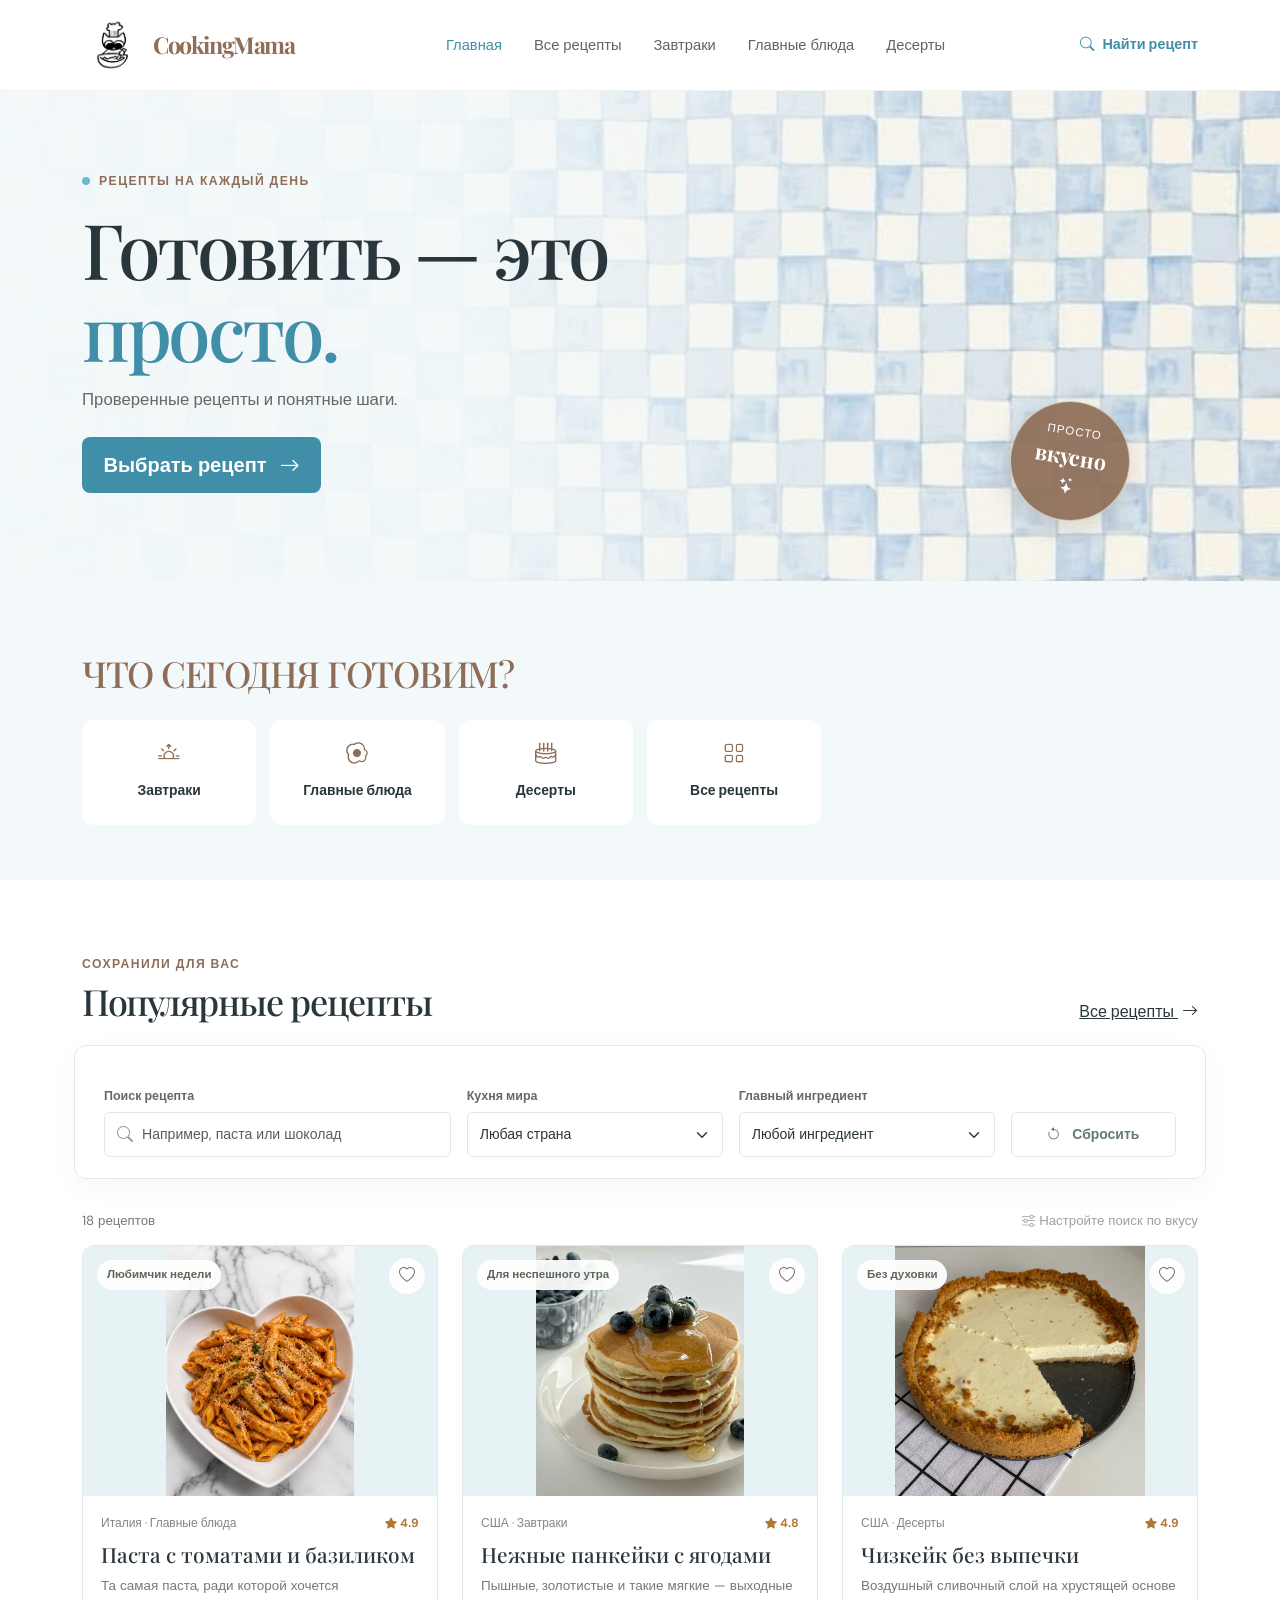
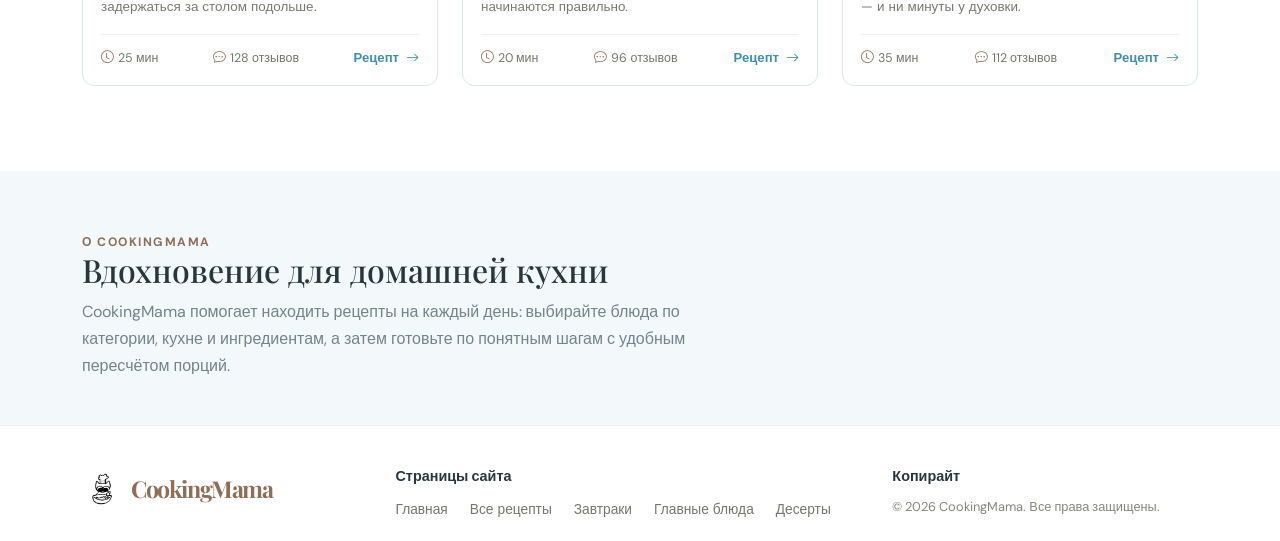
==== index.html @ 6abb3270 "Initial commit" ====
<!doctype html>
<html lang="ru">
  <head>
    <meta charset="utf-8">
    <meta name="viewport" content="width=device-width, initial-scale=1">
    <meta name="description" content="Проверенные рецепты со всего мира: выбирайте блюдо, подбирайте ингредиенты и готовьте с удовольствием.">
    <title>CookingMama — рецепты для хорошего дня</title>
    <link rel="preconnect" href="https://fonts.googleapis.com">
    <link rel="preconnect" href="https://fonts.gstatic.com" crossorigin>
    <link href="https://fonts.googleapis.com/css2?family=DM+Sans:wght@400;500;600;700&family=Playfair+Display:wght@600;700&display=swap" rel="stylesheet">
    <link href="https://cdn.jsdelivr.net/npm/bootstrap@5.3.3/dist/css/bootstrap.min.css" rel="stylesheet">
    <link href="https://cdn.jsdelivr.net/npm/bootstrap-icons@1.11.3/font/bootstrap-icons.min.css" rel="stylesheet">
    <link href="css/style.css" rel="stylesheet">
    <link href="images/logo.jpg" rel="icon" type="image/jpeg">
  </head>
  <body data-category="Все рецепты">
    <nav class="navbar navbar-expand-lg navbar-light bg-white sticky-top site-nav">
      <div class="container">
        <a class="navbar-brand brand" href="index.html" aria-label="CookingMama — главная">
          <img class="brand-icon" src="images/logo.jpg" alt="">
          <span>CookingMama</span>
        </a>
        <button
          class="navbar-toggler"
          type="button"
          data-bs-toggle="collapse"
          data-bs-target="#mainNavigation"
          aria-controls="mainNavigation"
          aria-expanded="false"
          aria-label="Открыть меню"
        >
          <span class="navbar-toggler-icon"></span>
        </button>
        <div class="collapse navbar-collapse" id="mainNavigation">
          <ul class="navbar-nav mx-auto gap-lg-3">
            <li class="nav-item"><a class="nav-link active" href="index.html">Главная</a></li>
            <li class="nav-item"><a class="nav-link" href="recipes.html">Все рецепты</a></li>
            <li class="nav-item"><a class="nav-link" href="breakfasts.html">Завтраки</a></li>
            <li class="nav-item"><a class="nav-link" href="main-dishes.html">Главные блюда</a></li>
            <li class="nav-item"><a class="nav-link" href="desserts.html">Десерты</a></li>
          </ul>
          <a class="nav-cta" href="#recipes"><i class="bi bi-search me-2"></i>Найти рецепт</a>
        </div>
      </div>
    </nav>
    <main>
      <section class="hero-section">
        <div class="container">
          <div class="hero-content">
            <span class="eyebrow"><span class="eyebrow-dot"></span> Рецепты на каждый день</span>
            <h1>Готовить — это<br><span>просто.</span></h1>
            <p>Проверенные рецепты и понятные шаги.</p>
            <a class="btn btn-main btn-lg" href="recipes.html">Выбрать рецепт <i class="bi bi-arrow-right ms-2"></i></a>
          </div>
          <div class="hero-sticker"><span>Просто</span><strong>вкусно</strong><i class="bi bi-stars"></i></div>
        </div>
      </section>
      <section class="category-section" aria-label="Категории рецептов">
        <div class="container">
          <div class="section-heading compact-heading">
            <div><span class="eyebrow"><h2>Что сегодня готовим?</h2></span></div>
          </div>
          <div class="category-list">
            <a class="category-chip" href="breakfasts.html">
              <span class="category-icon"><i class="bi bi-sunrise"></i></span>
              <span>Завтраки</span>
            </a>
            <a class="category-chip" href="main-dishes.html">
              <span class="category-icon"><i class="bi bi-egg-fried"></i></span>
              <span>Главные блюда</span>
            </a>
            <a class="category-chip" href="desserts.html">
              <span class="category-icon"><i class="bi bi-cake2"></i></span>
              <span>Десерты</span>
            </a>
            <a class="category-chip" href="recipes.html">
              <span class="category-icon"><i class="bi bi-grid"></i></span>
              <span>Все рецепты</span>
            </a>
          </div>
        </div>
      </section>
      <section class="section-space recipes-section" id="recipes">
        <div class="container">
          <div class="section-heading recipes-heading">
            <div>
              <span class="eyebrow">Сохранили для вас</span>
              <h2 id="recipeSectionTitle">Популярные рецепты</h2>
            </div>
            <a class="text-link" href="recipes.html">Все рецепты <i class="bi bi-arrow-right ms-1"></i></a>
          </div>
          <div class="sticky-filter">
            <form class="filter-panel row g-3 align-items-end" id="filterForm">
              <div class="col-12 col-md-6 col-lg-4">
                <label class="form-label" for="searchInput">Поиск рецепта</label>
                <div class="search-control">
                  <i class="bi bi-search"></i>
                  <input id="searchInput" class="form-control" type="search" placeholder="Например, паста или шоколад">
                </div>
              </div>
              <div class="col-6 col-lg-3">
                <label class="form-label" for="cuisineFilter">Кухня мира</label>
                <select id="cuisineFilter" class="form-select"><option value="">Любая страна</option></select>
              </div>
              <div class="col-6 col-lg-3">
                <label class="form-label" for="ingredientFilter">Главный ингредиент</label>
                <select id="ingredientFilter" class="form-select"><option value="">Любой ингредиент</option></select>
              </div>
              <div class="col-12 col-lg-2">
                <button class="btn btn-reset w-100" id="resetFilters" type="button">
                  <i class="bi bi-arrow-counterclockwise me-2"></i>
                  Сбросить
                </button>
              </div>
            </form>
          </div>
          <div class="results-meta">
            <span id="resultsCount" aria-live="polite"></span>
            <span class="meta-hint"><i class="bi bi-sliders me-1"></i>Настройте поиск по вкусу</span>
          </div>
          <div class="row g-4" id="recipeGrid" data-limit="3" data-title="Популярные рецепты"></div>
          <div class="empty-state d-none" id="emptyState">
            <span class="empty-icon"><i class="bi bi-emoji-smile"></i></span>
            <h3>Такого рецепта пока нет</h3>
            <p>Попробуйте изменить фильтры — и найдём что-нибудь вкусное.</p>
            <button type="button" class="btn btn-main" id="emptyReset">Сбросить фильтры</button>
          </div>
        </div>
      </section>
      <section class="page-intro" aria-labelledby="about-title">
        <div class="container">
          <span class="eyebrow">О CookingMama</span>
          <h2 id="about-title">Вдохновение для домашней кухни</h2>
          <p>CookingMama помогает находить рецепты на каждый день: выбирайте блюда по категории, кухне и ингредиентам, а затем готовьте по понятным шагам с удобным пересчётом порций.</p>
        </div>
      </section>
    </main>
    <footer class="site-footer">
      <div class="container">
        <div class="footer-main">
          <div class="footer-brand">
            <a class="navbar-brand brand" href="index.html">
              <img class="brand-icon" src="images/logo.jpg" alt="">
              <span>CookingMama</span>
            </a>
          </div>
          <nav class="footer-navigation" aria-label="Страницы сайта">
            <h2 class="footer-heading">Страницы сайта</h2>
            <ul class="footer-links">
              <li><a href="index.html">Главная</a></li>
              <li><a href="recipes.html">Все рецепты</a></li>
              <li><a href="breakfasts.html">Завтраки</a></li>
              <li><a href="main-dishes.html">Главные блюда</a></li>
              <li><a href="desserts.html">Десерты</a></li>
            </ul>
          </nav>
          <div class="footer-copyright">
            <h2 class="footer-heading">Копирайт</h2>
            <p class="footer-copy">© 2026 CookingMama. Все права защищены.</p>
          </div>
        </div>
      </div>
    </footer>
    <button class="back-to-top" id="backToTop" type="button" aria-label="Вернуться наверх" title="Наверх" hidden>
      <i class="bi bi-chevron-up" aria-hidden="true"></i>
    </button>
    <script src="https://cdn.jsdelivr.net/npm/bootstrap@5.3.3/dist/js/bootstrap.bundle.min.js"></script>
    <script src="js/app.js"></script>
  </body>
</html>
---- css/style.css ----
:root {
  --ink: #29373c;
  --muted: #75838a;
  --blue: #70b7cc;
  --blue-dark: #418ea8;
  --pepper-spice: #8e6e58;
  --pepper-dark: #705440;
  --cream: #f3f9fa;
  --sage: #e5f1f4;
  --line: #dce8eb;
}

* {
  box-sizing: border-box;
}

html {
  scroll-behavior: smooth;
  scroll-padding-top: 85px;
}

body {
  color: var(--ink);
  font-family: "DM Sans", sans-serif;
  background: #fff;
}

h1, h2, h3, .brand {
  font-family: "Playfair Display", Georgia, serif;
}

a {
  color: inherit;
}

.site-nav {
  min-height: 76px;
  border-bottom: 1px solid rgba(41, 43, 40, .06);
}

.brand {
  display: inline-flex;
  align-items: center;
  gap: 7px;
  color: var(--ink);
  font-size: 1.45rem;
  font-weight: 700;
  letter-spacing: -.06em;
}

.brand:hover {
  color: var(--ink);
}

.brand > span:last-child {
  color: var(--pepper-spice);
}

.brand-icon {
  width: 64px;
  height: 64px;
  border-radius: 50%;
  object-fit: cover;
}

.navbar-nav .nav-link {
  color: #62645e;
  font-size: .92rem;
  font-weight: 500;
  padding-inline: .5rem !important;
}

.navbar-nav .nav-link:hover, .navbar-nav .nav-link.active {
  color: var(--blue-dark);
}

.nav-cta {
  color: var(--blue-dark);
  text-decoration: none;
  font-size: .9rem;
  font-weight: 700;
}

.hero-section {
  min-height: 490px;
  overflow: hidden;
  position: relative;
  background: #e7f2f5 url("../images/image_1.jpeg") center 48% / cover no-repeat;
}

.hero-section::before {
  content: "";
  position: absolute;
  inset: 0;
  background: linear-gradient(90deg, rgba(243,249,250,.98) 0%, rgba(243,249,250,.92) 36%, rgba(243,249,250,.38) 65%, rgba(243,249,250,.02) 100%);
}

.hero-section .container {
  min-height: 490px;
  position: relative;
  display: flex;
  align-items: center;
}

.hero-content {
  max-width: 550px;
  padding: 48px 0 55px;
}

.eyebrow {
  display: block;
  color: var(--pepper-spice);
  font-size: .76rem;
  font-weight: 700;
  letter-spacing: .12em;
  text-transform: uppercase;
}

.hero-content .eyebrow {
  display: flex;
  align-items: center;
  gap: 9px;
}

.eyebrow-dot {
  width: 8px;
  height: 8px;
  border-radius: 50%;
  background: var(--blue);
}

.hero-content h1 {
  margin: 18px 0 14px;
  font-size: clamp(3rem, 6vw, 5rem);
  line-height: 1.06;
  letter-spacing: -.045em;
}

.hero-content h1 span {
  color: var(--blue-dark);
}

.hero-content > p {
  max-width: 430px;
  margin-bottom: 24px;
  color: #666861;
  font-size: 1.05rem;
  line-height: 1.7;
}

.btn-main {
  border: 0;
  border-radius: 8px;
  padding: .8rem 1.35rem;
  color: white;
  background: var(--blue-dark);
  font-weight: 700;
}

.btn-main:hover, .btn-main:focus {
  color: #fff;
  background: #347b92;
}

.hero-note {
  display: flex;
  align-items: center;
  gap: 8px;
  margin-top: 23px;
  color: #74756f;
  font-size: .82rem;
}

.hero-note i {
  color: var(--pepper-spice);
}

.hero-sticker {
  position: absolute;
  right: 7%;
  bottom: 60px;
  display: flex;
  width: 120px;
  height: 120px;
  flex-direction: column;
  align-items: center;
  justify-content: center;
  transform: rotate(9deg);
  border: 1px solid rgba(255,255,255,.55);
  border-radius: 50%;
  color: #fff;
  background: rgba(142,110,88,.93);
  box-shadow: 0 9px 28px rgba(62,45,33,.16);
}

.hero-sticker span {
  font-size: .72rem;
  text-transform: uppercase;
  letter-spacing: .1em;
}

.hero-sticker strong {
  font-family: "Playfair Display", serif;
  font-size: 1.35rem;
}

.hero-sticker i {
  margin-top: 2px;
}

.category-section {
  padding: 64px 0 55px;
  background: var(--cream);
}

.section-heading {
  display: flex;
  align-items: end;
  justify-content: space-between;
  gap: 24px;
  margin-bottom: 27px;
}

.section-heading h2 {
  margin: 7px 0 0;
  font-size: clamp(1.7rem, 3vw, 2.25rem);
  letter-spacing: -.035em;
}

.compact-heading {
  margin-bottom: 25px;
}

.category-list {
  display: grid;
  grid-template-columns: repeat(6, minmax(0, 1fr));
  gap: 14px;
}

.category-chip {
  display: block;
  min-height: 105px;
  padding: 17px 12px;
  border: 1px solid transparent;
  border-radius: 12px;
  color: var(--ink);
  background: white;
  text-align: center;
  text-decoration: none;
  transition: .2s ease;
}

.category-chip:hover {
  color: var(--ink);
}

.category-chip:hover, .category-chip.active {
  transform: translateY(-3px);
  border-color: var(--blue);
  box-shadow: 0 8px 22px rgba(65, 110, 125, .1);
}

.category-chip.active {
  color: var(--blue-dark);
  background: #f2fafc;
}

.category-icon {
  display: block;
  margin-bottom: 7px;
  color: var(--pepper-spice);
  font-size: 1.35rem;
}

.category-chip span:last-child {
  font-size: .87rem;
  font-weight: 600;
}

.section-space {
  padding: 75px 0 85px;
}

.page-intro {
  padding: 62px 0 46px;
  background: var(--cream);
}

.page-intro h1 {
  margin: 8px 0 10px;
  font-size: clamp(2.4rem, 5vw, 3.6rem);
  letter-spacing: -.04em;
}

.page-intro p {
  max-width: 650px;
  margin: 0;
  color: var(--muted);
  line-height: 1.7;
}

.sticky-filter {
  position: sticky;
  top: 76px;
  z-index: 1020;
  padding: 10px 0;
  background: rgba(255,255,255,.97);
}

.recipe-tabs {
  display: flex;
  gap: 5px;
  padding: 4px;
  border-radius: 9px;
  background: #f3f1ec;
}

.recipe-tab {
  padding: 9px 17px;
  border: 0;
  border-radius: 7px;
  color: #777a72;
  background: transparent;
  font-size: .88rem;
  font-weight: 600;
}

.recipe-tab.active {
  color: var(--ink);
  background: white;
  box-shadow: 0 2px 8px rgba(50,45,35,.07);
}

.filter-panel {
  padding: 21px;
  border: 1px solid var(--line);
  border-radius: 12px;
  background: #fff;
  box-shadow: 0 8px 30px rgba(38, 35, 29, .035);
}

.filter-panel .form-label {
  margin-bottom: 7px;
  color: #666861;
  font-size: .78rem;
  font-weight: 700;
}

.filter-panel .form-control, .filter-panel .form-select {
  min-height: 45px;
  border-color: var(--line);
  color: var(--ink);
  font-size: .88rem;
  box-shadow: none;
}

.filter-panel .form-control:focus, .filter-panel .form-select:focus {
  border-color: var(--blue);
  box-shadow: 0 0 0 .2rem rgba(112,183,204,.18);
}

.search-control {
  position: relative;
}

.search-control i {
  position: absolute;
  top: 50%;
  left: 13px;
  z-index: 1;
  transform: translateY(-50%);
  color: #9b9b93;
}

.search-control input {
  padding-left: 37px;
}

.btn-reset {
  min-height: 45px;
  border: 1px solid var(--line);
  color: #66777d;
  background: #fff;
  font-size: .87rem;
  font-weight: 600;
}

.btn-reset:hover {
  border-color: var(--blue);
  color: var(--blue-dark);
  background: #f2fafc;
}

.results-meta {
  display: flex;
  justify-content: space-between;
  margin: 22px 0 14px;
  color: #777a72;
  font-size: .83rem;
}

.meta-hint {
  color: #a1a198;
}

.recipe-card {
  height: 100%;
  overflow: hidden;
  border: 1px solid var(--line);
  border-radius: 12px;
  background: #fff;
  cursor: pointer;
  transition: transform .22s ease, box-shadow .22s ease;
}

.recipe-card:hover {
  transform: translateY(-5px);
  box-shadow: 0 14px 35px rgba(44,40,33,.1);
}

.recipe-card:focus-visible {
  outline: 3px solid var(--blue-dark);
  outline-offset: 3px;
}

.recipe-image-wrap {
  height: 250px;
  overflow: hidden;
  position: relative;
  background: #e7f2f5;
}

.recipe-image {
  width: 100%;
  height: 100%;
  object-fit: contain;
  transition: transform .35s ease;
}

.recipe-card:hover .recipe-image {
  transform: scale(1.025);
}

.recipe-badge {
  position: absolute;
  top: 14px;
  left: 14px;
  padding: 6px 10px;
  border-radius: 20px;
  color: #5d6758;
  background: rgba(255,255,255,.94);
  font-size: .72rem;
  font-weight: 700;
}

.favorite-button {
  position: absolute;
  top: 12px;
  right: 12px;
  display: grid;
  width: 36px;
  height: 36px;
  place-items: center;
  border: 0;
  border-radius: 50%;
  color: #72736d;
  background: rgba(255,255,255,.94);
  font-size: 1rem;
}

.favorite-button:hover, .favorite-button.active {
  color: var(--pepper-spice);
}

.recipe-card-body {
  padding: 18px 18px 17px;
}

.recipe-card-topline {
  display: flex;
  align-items: center;
  justify-content: space-between;
  margin-bottom: 9px;
  color: #85867e;
  font-size: .75rem;
}

.recipe-rating {
  color: #b27832;
  font-weight: 700;
}

.recipe-rating i {
  margin-right: 3px;
}

.recipe-title {
  margin: 0 0 8px;
  font-family: "Playfair Display", Georgia, serif;
  font-size: 1.3rem;
  line-height: 1.3;
}

.recipe-title a {
  color: inherit;
  text-decoration: none;
}

.recipe-title a:hover {
  color: var(--pepper-dark);
}

.recipe-description {
  min-height: 42px;
  margin-bottom: 16px;
  color: #777a72;
  font-size: .84rem;
  line-height: 1.55;
}

.recipe-card-footer {
  display: flex;
  align-items: center;
  justify-content: space-between;
  padding-top: 13px;
  border-top: 1px solid #f0eee9;
  color: #74766f;
  font-size: .78rem;
}

.recipe-card-footer span i {
  margin-right: 5px;
  color: var(--pepper-spice);
}

.recipe-open {
  padding: 0;
  border: 0;
  color: var(--blue-dark);
  background: transparent;
  font-size: .82rem;
  font-weight: 700;
  text-decoration: none;
}

.recipe-open:hover {
  color: var(--pepper-dark);
}

.empty-state {
  padding: 70px 20px;
  text-align: center;
}

.empty-icon {
  display: grid;
  width: 64px;
  height: 64px;
  margin: 0 auto 15px;
  place-items: center;
  border-radius: 50%;
  color: var(--pepper-spice);
  background: var(--sage);
  font-size: 1.5rem;
}

.empty-state h3 {
  font-size: 1.5rem;
}

.empty-state p {
  color: var(--muted);
}

.site-footer {
  padding: 42px 0 20px;
  border-top: 1px solid #f0eee9;
}

.footer-main {
  display: grid;
  grid-template-columns: minmax(0, .9fr) minmax(0, 1.5fr) minmax(0, 1fr);
  align-items: start;
  gap: clamp(12px, 3vw, 40px);
}

.footer-brand,
.footer-navigation,
.footer-copyright {
  min-width: 0;
}

.site-footer .brand-icon {
  width: 42px;
  height: 42px;
}

.footer-heading {
  margin: 0 0 12px;
  color: var(--ink);
  font-family: "DM Sans", sans-serif;
  font-size: .9rem;
  font-weight: 700;
}

.footer-links {
  display: flex;
  flex-wrap: wrap;
  gap: 10px 22px;
  margin: 0;
  padding: 0;
  list-style: none;
}

.footer-links a {
  color: #74766f;
  font-size: .86rem;
  text-decoration: none;
}

.footer-links a:hover {
  color: var(--blue-dark);
}

.footer-copy {
  color: #85867e;
  font-size: .8rem;
}

.footer-copy {
  margin: 0;
  overflow-wrap: anywhere;
}

.back-to-top {
  position: fixed;
  right: 24px;
  bottom: 24px;
  z-index: 1030;
  display: grid;
  width: 52px;
  height: 52px;
  place-items: center;
  border: 0;
  border-radius: 50%;
  color: #fff;
  background: var(--blue-dark);
  box-shadow: 0 4px 14px rgba(41, 55, 60, .22);
  cursor: pointer;
  transition: background-color .2s ease, box-shadow .2s ease, transform .2s ease;
}

.back-to-top[hidden] {
  display: none;
}

.back-to-top i {
  font-size: 1.4rem;
}

.back-to-top:hover {
  transform: translateY(-3px);
  background: var(--pepper-dark);
  box-shadow: 0 7px 18px rgba(41, 55, 60, .25);
}

.back-to-top:focus-visible {
  outline: 3px solid var(--pepper-spice);
  outline-offset: 3px;
}

.recipe-detail-section {
  min-height: 70vh;
  padding: 32px 0 80px;
}

.back-link {
  display: inline-block;
  margin-bottom: 20px;
  color: var(--blue-dark);
  font-size: .9rem;
  font-weight: 700;
  text-decoration: none;
}

.back-link:hover {
  color: var(--pepper-dark);
}

.recipe-detail {
  padding: 28px;
  border: 1px solid var(--line);
  border-radius: 14px;
  background: #fff;
  box-shadow: 0 8px 30px rgba(38,35,29,.035);
}

.recipe-modal-content {
  overflow: hidden;
  border: 0;
  border-radius: 14px;
}

.recipe-modal-content .modal-header {
  position: absolute;
  z-index: 2;
  top: 0;
  right: 0;
}

.recipe-modal-content .btn-close {
  padding: 13px;
  border-radius: 50%;
  background-color: white;
  opacity: .9;
}

.modal-recipe-image {
  display: block;
  width: 100%;
  height: auto;
  max-height: 520px;
  margin: 0 auto 18px;
  object-fit: contain;
  border-radius: 10px;
  background: #e7f2f5;
}

.modal-recipe-header {
  padding: 8px 0 24px;
}

.modal-recipe-header h2 {
  margin: 8px 0;
  font-size: clamp(1.8rem, 4vw, 2.6rem);
}

.modal-recipe-description {
  max-width: 740px;
  color: #73756e;
  line-height: 1.7;
}

.modal-meta {
  display: flex;
  flex-wrap: wrap;
  gap: 18px;
  margin-top: 16px;
  color: #74766f;
  font-size: .86rem;
}

.modal-meta i {
  margin-right: 5px;
  color: var(--pepper-spice);
}

.modal-section-title {
  margin-bottom: 17px;
  font-size: 1.5rem;
}

.servings-control {
  display: flex;
  align-items: center;
  gap: 10px;
  margin-bottom: 13px;
}

.servings-control span {
  margin-right: 4px;
  color: #767870;
  font-size: .86rem;
}

.servings-button {
  display: grid;
  width: 31px;
  height: 31px;
  place-items: center;
  border: 1px solid #e8e6e0;
  border-radius: 50%;
  color: var(--ink);
  background: white;
}

.servings-button:hover {
  border-color: var(--blue);
  color: var(--blue-dark);
}

.servings-count {
  min-width: 21px;
  font-weight: 700;
  text-align: center;
}

.ingredient-list {
  margin: 0;
  padding: 0;
  list-style: none;
}

.ingredient-list li {
  display: flex;
  justify-content: space-between;
  gap: 15px;
  padding: 11px 0;
  border-bottom: 1px solid #f0eee9;
  color: #50524c;
  font-size: .9rem;
}

.ingredient-amount {
  white-space: nowrap;
  color: var(--pepper-spice);
  font-weight: 700;
}

.recipe-steps {
  margin: 0;
  padding-left: 25px;
}

.recipe-steps li {
  padding: 0 0 17px 6px;
  color: #5f615a;
  font-size: .9rem;
  line-height: 1.7;
}

.recipe-steps li::marker {
  color: var(--blue-dark);
  font-weight: 700;
}

.review-summary {
  display: flex;
  align-items: center;
  gap: 11px;
  margin-bottom: 15px;
}

.review-summary strong {
  font-family: "Playfair Display", serif;
  font-size: 1.7rem;
}

.review-summary span {
  color: #b27832;
}

.review-item {
  padding: 14px 0;
  border-top: 1px solid #f0eee9;
}

.review-item-top {
  display: flex;
  justify-content: space-between;
  gap: 12px;
  margin-bottom: 5px;
}

.review-item-top strong {
  font-size: .88rem;
}

.review-item-top span {
  color: #b27832;
  font-size: .78rem;
}

.review-item p {
  margin: 0;
  color: #74766f;
  font-size: .85rem;
  line-height: 1.6;
}

.review-form {
  padding: 18px;
  border-radius: 10px;
  background: var(--cream);
}

.review-form .form-label {
  margin-bottom: 5px;
  font-size: .8rem;
  font-weight: 600;
}

.review-form .form-control, .review-form .form-select {
  border-color: #e8e6e0;
  font-size: .86rem;
}

.review-message {
  min-height: 18px;
  color: #54714e;
  font-size: .8rem;
}

@media (max-width: 991.98px) {
  .nav-cta {
    display: inline-block;
    margin: 10px 0 4px;
  }

  .category-list {
    grid-template-columns: repeat(3, minmax(0, 1fr));
  }
}

@media (max-width: 575.98px) {
  .site-nav {
    min-height: 68px;
  }

  .sticky-filter {
    top: 68px;
  }

  .hero-section, .hero-section .container {
    min-height: 460px;
  }

  .hero-section {
    background-position: 58% center;
  }

  .hero-section::before {
    background: linear-gradient(90deg, rgba(243,249,250,.97), rgba(243,249,250,.8) 74%, rgba(243,249,250,.43));
  }

  .hero-content {
    max-width: 390px;
    padding: 43px 0;
  }

  .hero-content h1 {
    font-size: 3.2rem;
  }

  .hero-content > p {
    max-width: 310px;
    font-size: .97rem;
  }

  .hero-sticker {
    right: 5%;
    bottom: 20px;
    width: 82px;
    height: 82px;
  }

  .hero-sticker strong {
    font-size: 1rem;
  }

  .hero-sticker span {
    font-size: .57rem;
  }

  .category-section {
    padding: 48px 0 42px;
  }

  .category-list {
    grid-template-columns: repeat(2, minmax(0, 1fr));
    gap: 9px;
  }

  .category-chip {
    min-height: 93px;
    padding: 12px 8px;
  }

  .section-space {
    padding: 53px 0 60px;
  }

  .recipes-heading {
    align-items: start;
    flex-direction: column;
    gap: 16px;
  }

  .filter-panel {
    padding: 15px;
  }

  .meta-hint {
    display: none;
  }

  .recipe-image-wrap {
    height: 230px;
  }

  .site-footer {
    text-align: center;
  }

  .footer-main {
    gap: 12px;
  }

  .footer-heading {
    font-size: .78rem;
  }

  .footer-copy {
    font-size: .7rem;
  }

  .footer-links {
    justify-content: center;
    gap: 8px 10px;
  }

  .footer-links a {
    font-size: .75rem;
  }

  .site-footer .brand {
    flex-wrap: wrap;
    justify-content: center;
    font-size: 1rem;
  }

  .site-footer .brand-icon {
    width: 32px;
    height: 32px;
  }

  .modal-recipe-image {
    max-height: 360px;
  }

  .recipe-modal-content .modal-body {
    padding-inline: 18px;
  }

  .recipe-detail-section {
    padding-top: 22px;
  }

  .recipe-detail {
    padding: 17px;
  }

  .page-intro {
    padding: 42px 0 32px;
  }

  .back-to-top {
    right: 16px;
    bottom: 16px;
  }
}

@media (prefers-reduced-motion: reduce) {
  html {
    scroll-behavior: auto;
  }

  .back-to-top {
    transition: none;
  }
}
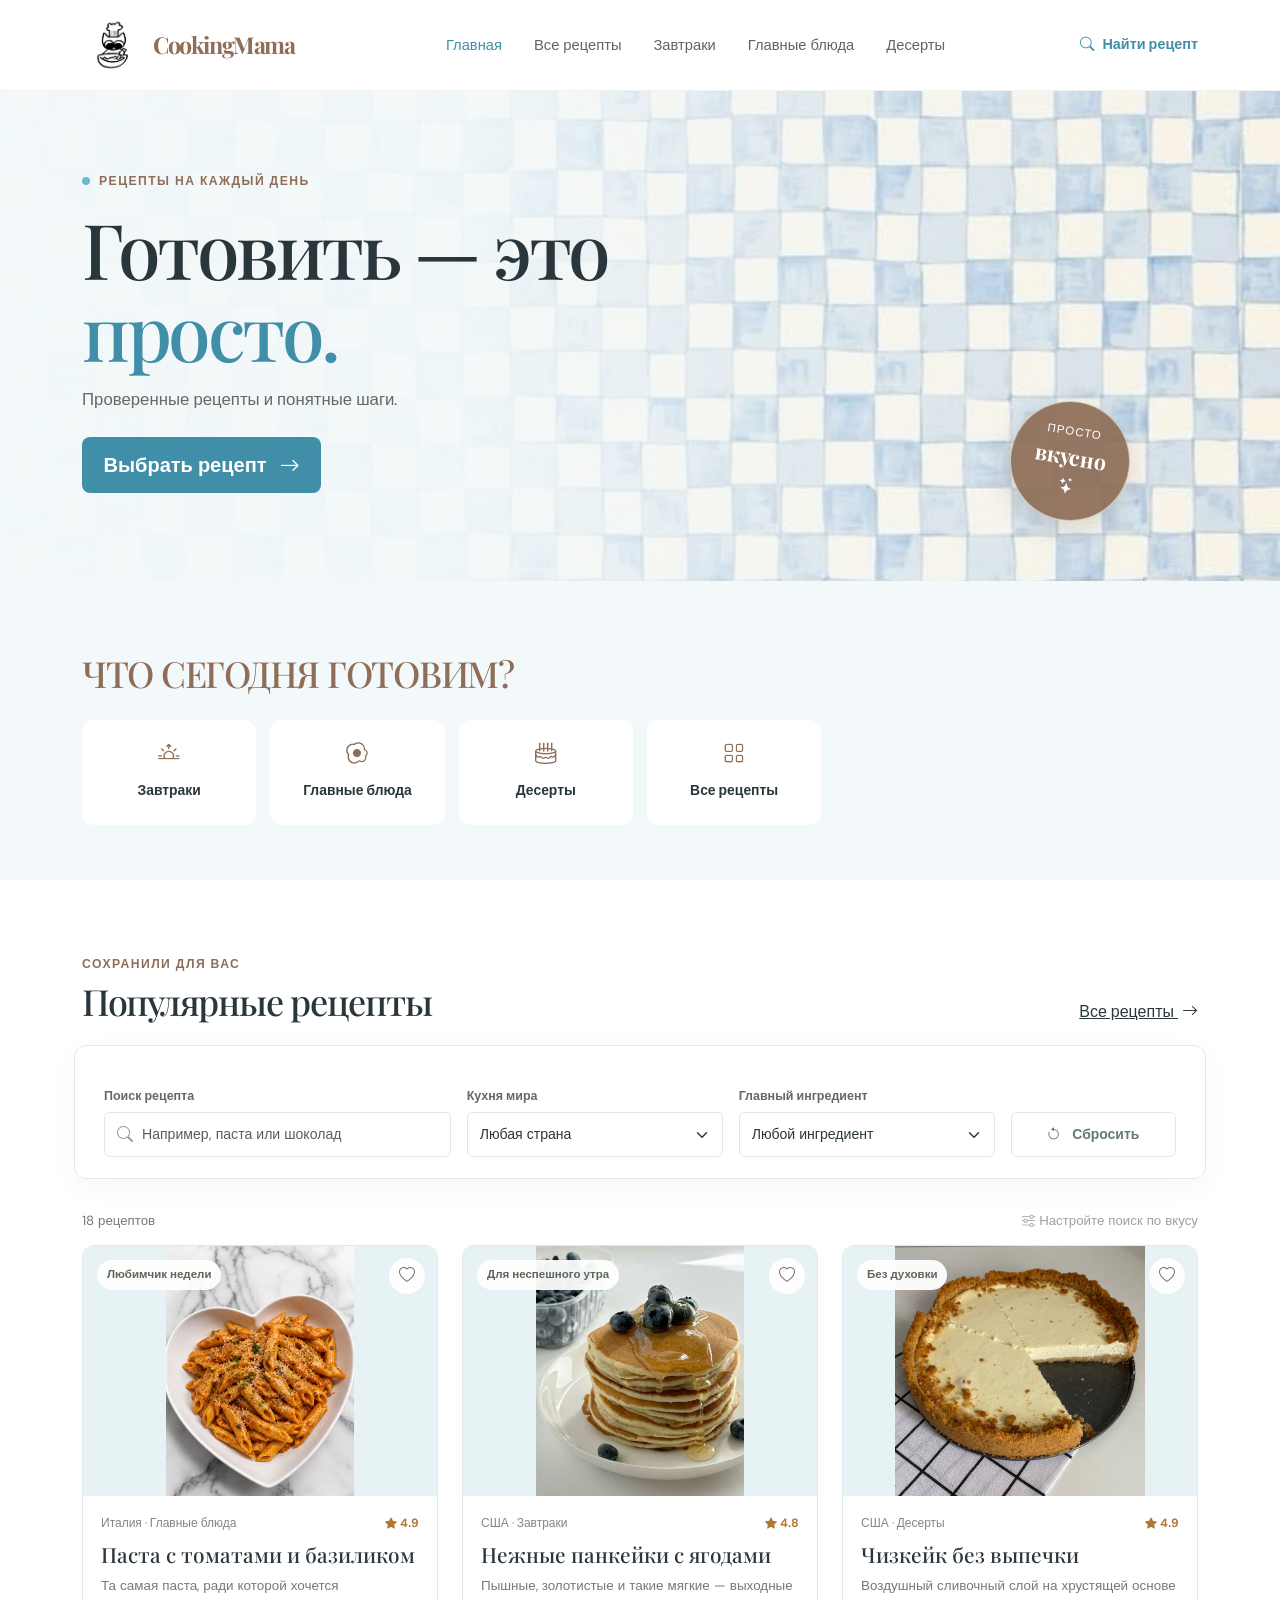
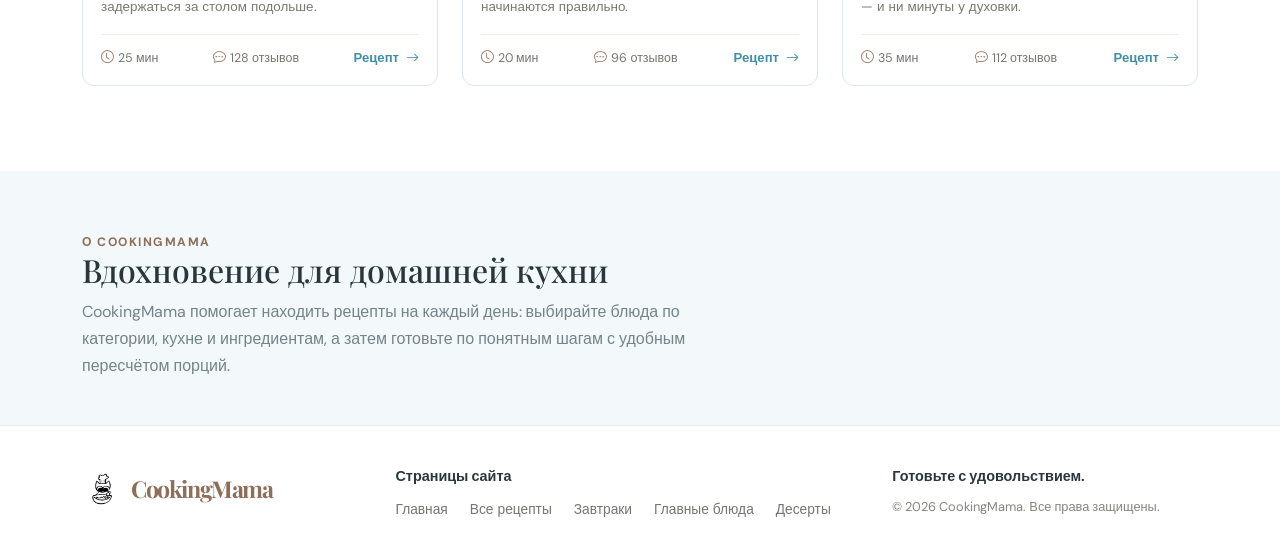
==== commit d6cc82a6: "fixes" ====
--- a/index.html
+++ b/index.html
@@ -155,7 +155,7 @@
             </ul>
           </nav>
           <div class="footer-copyright">
-            <h2 class="footer-heading">Копирайт</h2>
+            <h2 class="footer-heading">Готовьте с удовольствием.</h2>
             <p class="footer-copy">© 2026 CookingMama. Все права защищены.</p>
           </div>
         </div>
--- a/css/style.css
+++ b/css/style.css
@@ -284,6 +284,41 @@
 .page-intro {
   padding: 62px 0 46px;
   background: var(--cream);
+}
+
+.breadcrumbs {
+  margin-bottom: 20px;
+}
+
+.breadcrumbs ol {
+  display: flex;
+  flex-wrap: wrap;
+  gap: 8px;
+  margin: 0;
+  padding: 0;
+  color: var(--muted);
+  font-size: .82rem;
+  list-style: none;
+}
+
+.breadcrumbs li + li::before {
+  margin-right: 8px;
+  color: #a1a198;
+  content: "/";
+}
+
+.breadcrumbs a {
+  color: var(--blue-dark);
+  text-decoration: none;
+}
+
+.breadcrumbs a:hover {
+  color: var(--pepper-dark);
+  text-decoration: underline;
+}
+
+.breadcrumbs [aria-current="page"] {
+  color: var(--muted);
 }
 
 .page-intro h1 {
@@ -674,6 +709,10 @@
   padding: 32px 0 80px;
 }
 
+.recipe-breadcrumbs {
+  margin-bottom: 24px;
+}
+
 .back-link {
   display: inline-block;
   margin-bottom: 20px;
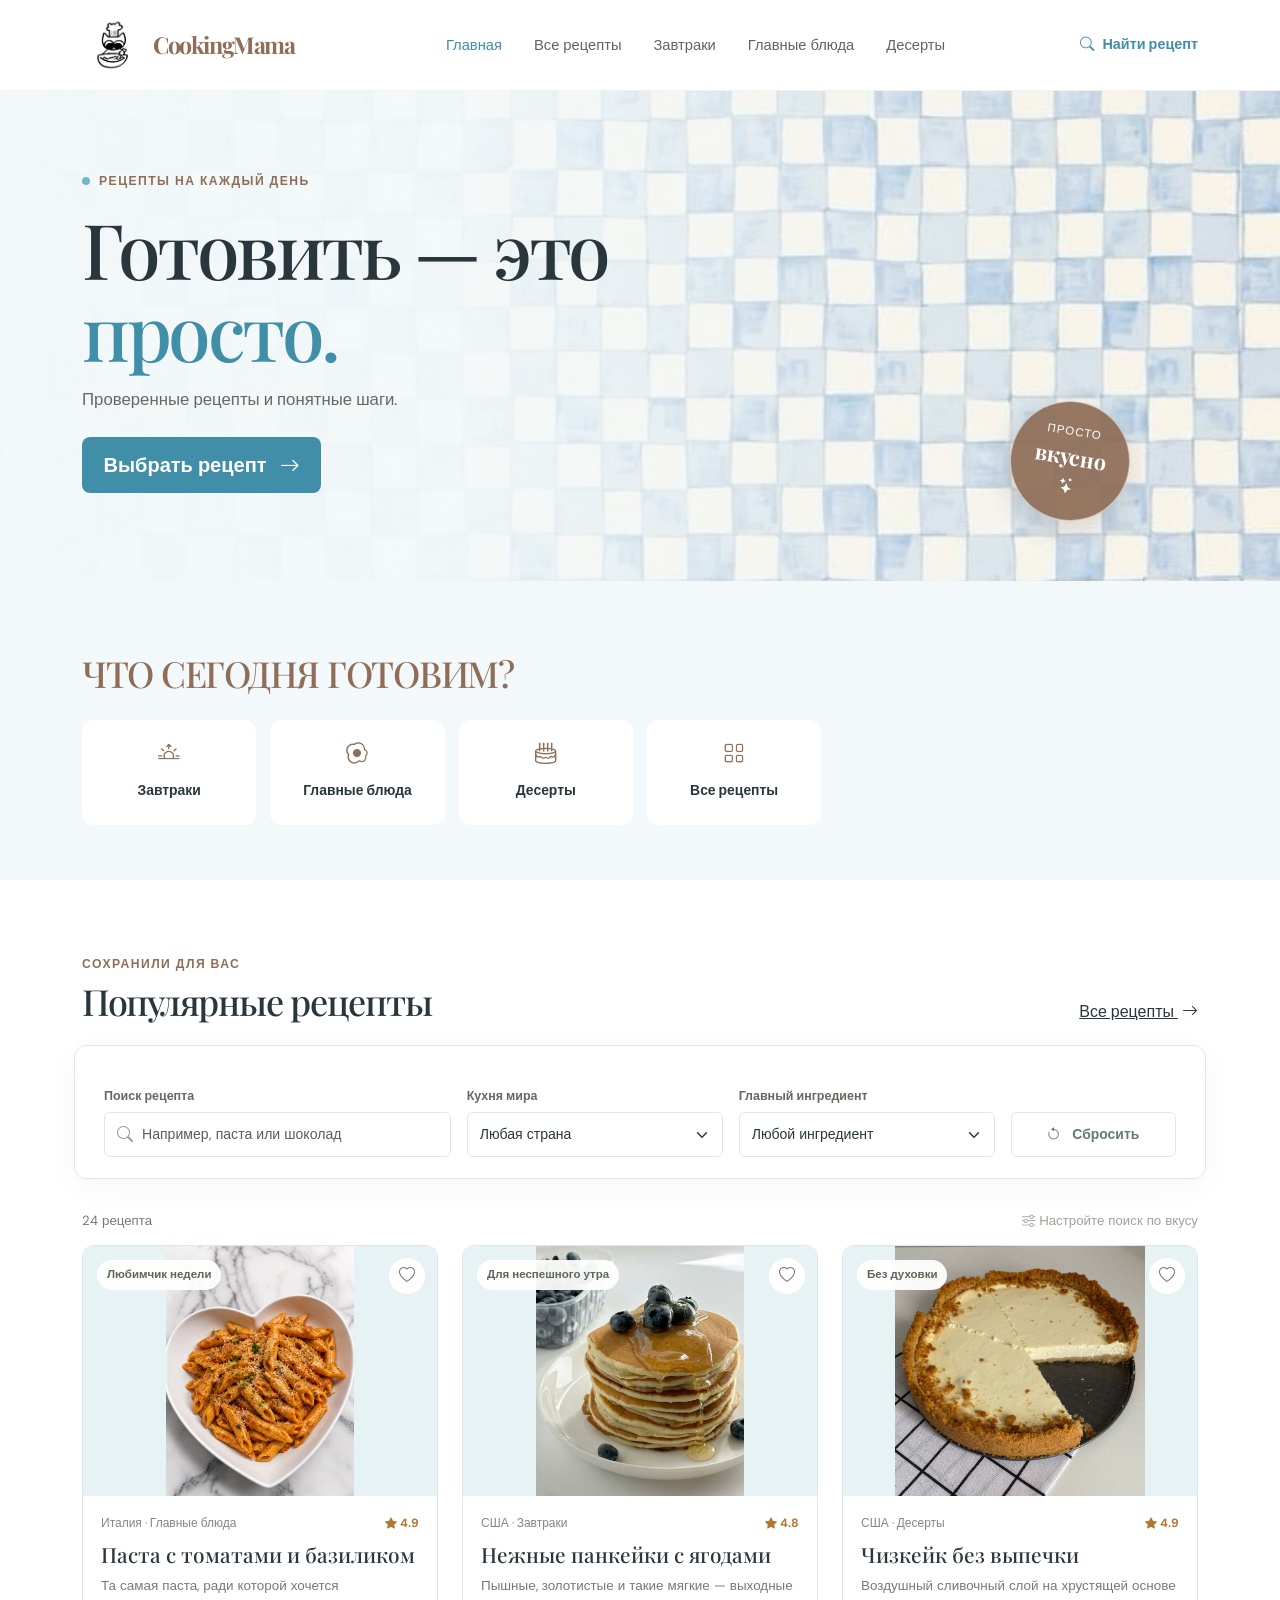
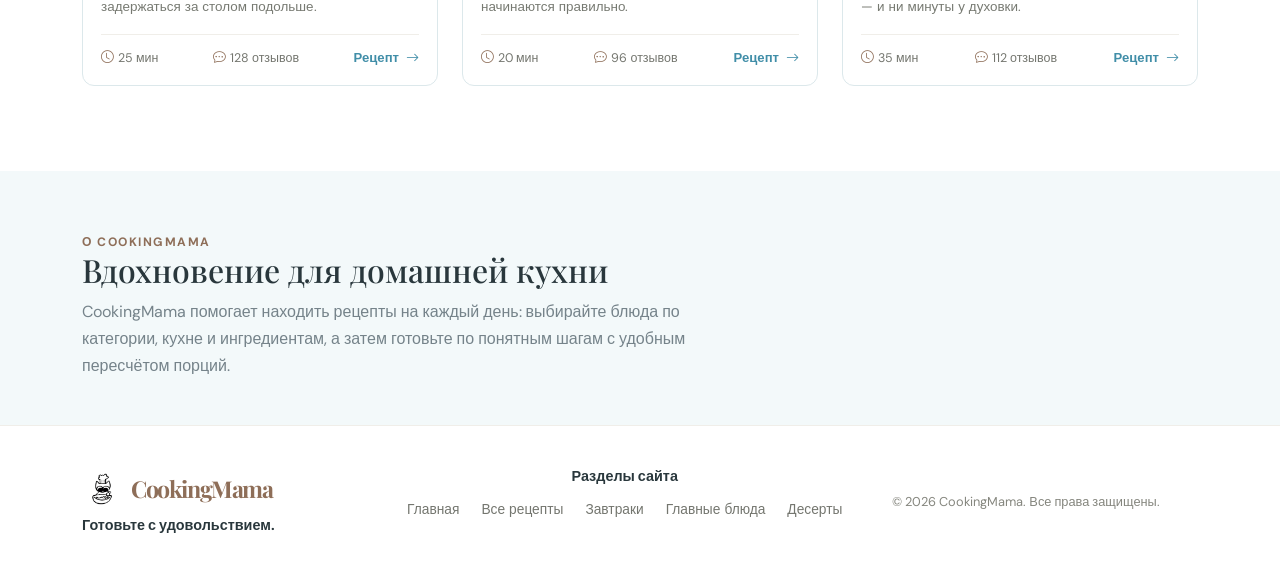
==== commit 31828b38: "added more recipes + a few fixes" ====
--- a/index.html
+++ b/index.html
@@ -143,9 +143,10 @@
               <img class="brand-icon" src="images/logo.jpg" alt="">
               <span>CookingMama</span>
             </a>
+            <h2 class="footer-heading">Готовьте с удовольствием.</h2>
           </div>
-          <nav class="footer-navigation" aria-label="Страницы сайта">
-            <h2 class="footer-heading">Страницы сайта</h2>
+          <nav class="footer-navigation" aria-label="Разделы сайта">
+            <h2 class="footer-heading">Разделы сайта</h2>
             <ul class="footer-links">
               <li><a href="index.html">Главная</a></li>
               <li><a href="recipes.html">Все рецепты</a></li>
@@ -155,7 +156,6 @@
             </ul>
           </nav>
           <div class="footer-copyright">
-            <h2 class="footer-heading">Готовьте с удовольствием.</h2>
             <p class="footer-copy">© 2026 CookingMama. Все права защищены.</p>
           </div>
         </div>
--- a/css/style.css
+++ b/css/style.css
@@ -625,6 +625,10 @@
   min-width: 0;
 }
 
+.footer-copyright {
+  padding-top: 24px;
+}
+
 .site-footer .brand-icon {
   width: 42px;
   height: 42px;
@@ -638,9 +642,17 @@
   font-weight: 700;
 }
 
+.footer-navigation {
+  display: flex;
+  flex-direction: column;
+  align-items: center;
+  text-align: center;
+}
+
 .footer-links {
   display: flex;
   flex-wrap: wrap;
+  justify-content: center;
   gap: 10px 22px;
   margin: 0;
   padding: 0;
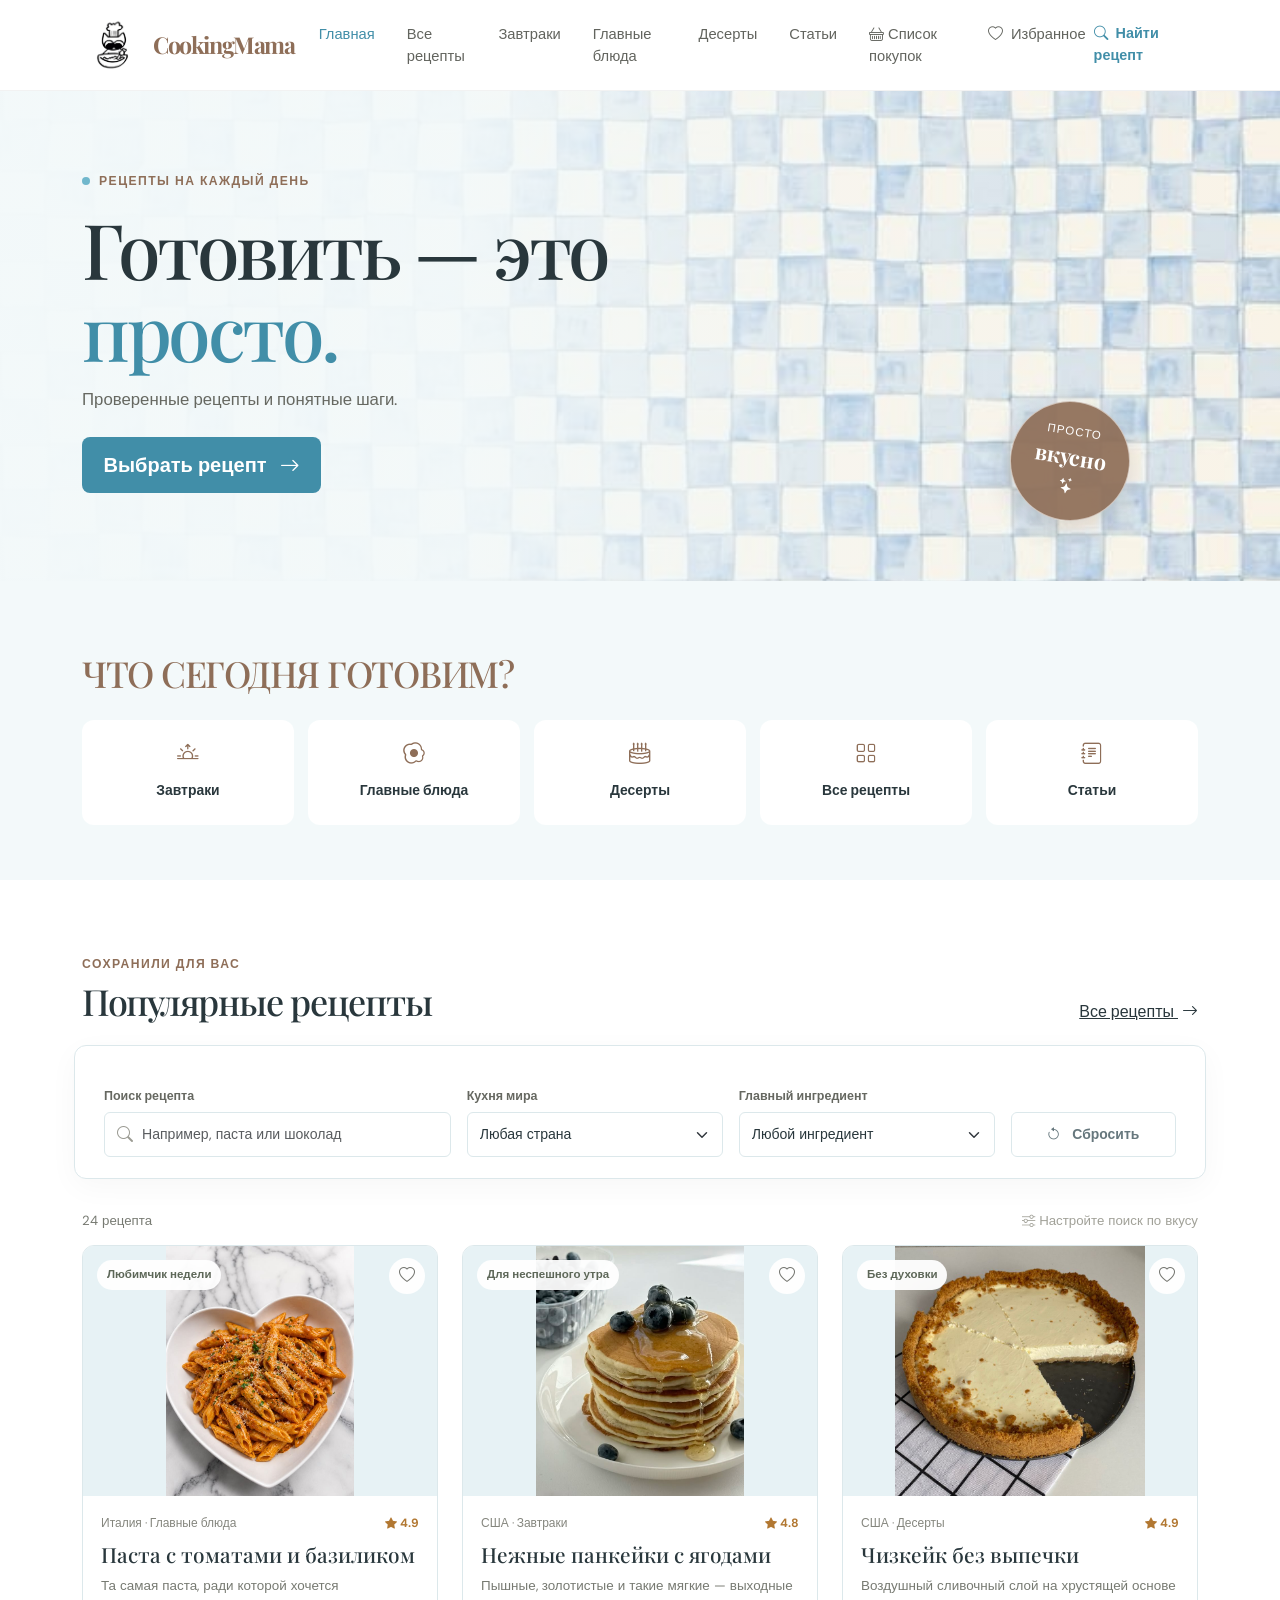
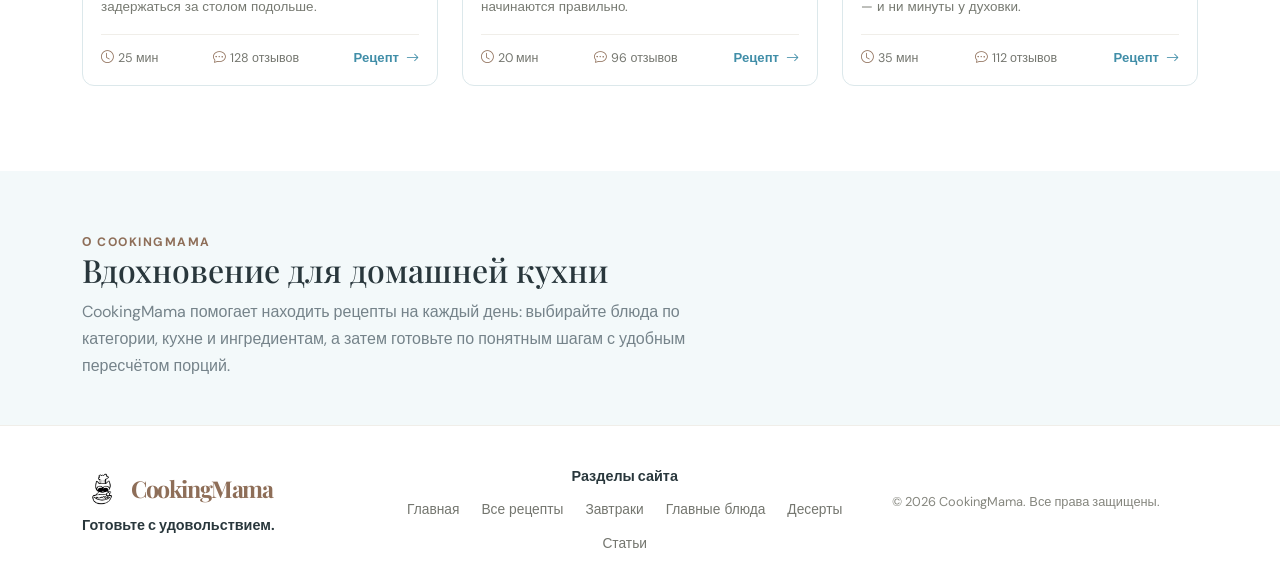
==== commit a5ee3001: "KR-3" ====
--- a/index.html
+++ b/index.html
@@ -38,6 +38,7 @@
             <li class="nav-item"><a class="nav-link" href="breakfasts.html">Завтраки</a></li>
             <li class="nav-item"><a class="nav-link" href="main-dishes.html">Главные блюда</a></li>
             <li class="nav-item"><a class="nav-link" href="desserts.html">Десерты</a></li>
+            <li class="nav-item"><a class="nav-link" href="articles.html">Статьи</a></li>
           </ul>
           <a class="nav-cta" href="#recipes"><i class="bi bi-search me-2"></i>Найти рецепт</a>
         </div>
@@ -76,6 +77,10 @@
             <a class="category-chip" href="recipes.html">
               <span class="category-icon"><i class="bi bi-grid"></i></span>
               <span>Все рецепты</span>
+            </a>
+            <a class="category-chip" href="articles.html">
+              <span class="category-icon"><i class="bi bi-journal-text"></i></span>
+              <span>Статьи</span>
             </a>
           </div>
         </div>
@@ -153,6 +158,7 @@
               <li><a href="breakfasts.html">Завтраки</a></li>
               <li><a href="main-dishes.html">Главные блюда</a></li>
               <li><a href="desserts.html">Десерты</a></li>
+              <li><a href="articles.html">Статьи</a></li>
             </ul>
           </nav>
           <div class="footer-copyright">
--- a/css/style.css
+++ b/css/style.css
@@ -233,7 +233,7 @@
 
 .category-list {
   display: grid;
-  grid-template-columns: repeat(6, minmax(0, 1fr));
+  grid-template-columns: repeat(5, minmax(0, 1fr));
   gap: 14px;
 }
 
@@ -275,6 +275,57 @@
 .category-chip span:last-child {
   font-size: .87rem;
   font-weight: 600;
+}
+
+.articles-grid {
+  display: grid;
+  grid-template-columns: repeat(3, minmax(0, 1fr));
+  gap: 24px;
+}
+
+.article-card {
+  overflow: hidden;
+  border: 1px solid var(--line);
+  border-radius: 12px;
+  background: white;
+  transition: transform .22s ease, box-shadow .22s ease;
+}
+
+.article-card:hover {
+  transform: translateY(-4px);
+  box-shadow: 0 14px 35px rgba(44,40,33,.09);
+}
+
+.article-card > img {
+  width: 100%;
+  height: 220px;
+  object-fit: cover;
+}
+
+.article-card-body {
+  padding: 20px;
+}
+
+.article-card-body h2 {
+  margin: 10px 0 10px;
+  font-size: 1.25rem;
+  line-height: 1.25;
+}
+
+.article-card-body p {
+  min-height: 96px;
+  margin-bottom: 16px;
+  color: var(--muted);
+  font-size: .92rem;
+  line-height: 1.65;
+}
+
+.article-tag {
+  color: var(--pepper-spice);
+  font-size: .72rem;
+  font-weight: 700;
+  letter-spacing: .08em;
+  text-transform: uppercase;
 }
 
 .section-space {
@@ -507,6 +558,57 @@
   color: var(--pepper-spice);
 }
 
+.favorites-nav-link {
+  display: inline-flex;
+  align-items: center;
+  gap: 4px;
+}
+
+.favorites-count {
+  display: inline-grid;
+  min-width: 19px;
+  height: 19px;
+  margin-left: 2px;
+  place-items: center;
+  border-radius: 20px;
+  color: #fff;
+  background: var(--pepper-spice);
+  font-size: .68rem;
+  line-height: 1;
+}
+
+.detail-title-row {
+  display: flex;
+  align-items: center;
+  justify-content: space-between;
+  gap: 16px;
+}
+
+.detail-title-row h2 {
+  margin: 8px 0;
+}
+
+.detail-favorite-button {
+  display: inline-flex;
+  flex: 0 0 auto;
+  align-items: center;
+  gap: 7px;
+  padding: 9px 12px;
+  border: 1px solid var(--line);
+  border-radius: 24px;
+  color: var(--ink);
+  background: #fff;
+  font-size: .84rem;
+  font-weight: 700;
+}
+
+.detail-favorite-button:hover,
+.detail-favorite-button.active {
+  border-color: #dec3b3;
+  color: var(--pepper-dark);
+  background: #fff9f6;
+}
+
 .recipe-card-body {
   padding: 18px 18px 17px;
 }
@@ -677,6 +779,177 @@
 .footer-copy {
   margin: 0;
   overflow-wrap: anywhere;
+}
+
+.shopping-section {
+  background: #fbfdfe;
+}
+
+.shopping-card {
+  max-width: 820px;
+  margin: 0 auto;
+  padding: 28px;
+  border: 1px solid var(--line);
+  border-radius: 14px;
+  background: #fff;
+  box-shadow: 0 12px 35px rgba(38,35,29,.055);
+}
+
+.shopping-form {
+  display: grid;
+  grid-template-columns: minmax(0, 1fr) auto;
+  gap: 12px;
+  padding-bottom: 22px;
+  border-bottom: 1px solid #edf1f2;
+}
+
+.shopping-input-wrap {
+  position: relative;
+}
+
+.shopping-input-wrap i {
+  position: absolute;
+  top: 50%;
+  left: 14px;
+  z-index: 1;
+  transform: translateY(-50%);
+  color: var(--pepper-spice);
+}
+
+.shopping-input-wrap .form-control {
+  min-height: 48px;
+  padding-left: 42px;
+  border-color: var(--line);
+  box-shadow: none;
+}
+
+.shopping-input-wrap .form-control:focus {
+  border-color: var(--blue);
+  box-shadow: 0 0 0 .2rem rgba(112,183,204,.18);
+}
+
+.shopping-toolbar {
+  display: flex;
+  align-items: center;
+  justify-content: space-between;
+  gap: 12px;
+  min-height: 62px;
+  color: var(--muted);
+  font-size: .84rem;
+}
+
+.shopping-actions {
+  display: flex;
+  gap: 8px;
+}
+
+.shopping-actions .btn-reset {
+  min-height: 38px;
+  padding: .45rem .75rem;
+  font-size: .78rem;
+}
+
+.shopping-list {
+  margin: 0;
+  padding: 0;
+  list-style: none;
+}
+
+.shopping-item {
+  display: grid;
+  grid-template-columns: auto minmax(0, 1fr) auto;
+  align-items: center;
+  gap: 12px;
+  min-height: 58px;
+  border-top: 1px solid #edf1f2;
+}
+
+.shopping-check {
+  position: relative;
+  display: grid;
+  width: 24px;
+  height: 24px;
+  place-items: center;
+  border: 1.5px solid #b6c9ce;
+  border-radius: 7px;
+  color: transparent;
+  background: #fff;
+  cursor: pointer;
+}
+
+.shopping-check input {
+  position: absolute;
+  width: 1px;
+  height: 1px;
+  opacity: 0;
+}
+
+.shopping-item.checked .shopping-check {
+  border-color: var(--blue-dark);
+  color: #fff;
+  background: var(--blue-dark);
+}
+
+.shopping-name {
+  min-width: 0;
+  overflow-wrap: anywhere;
+  font-weight: 600;
+}
+
+.shopping-item.checked .shopping-name {
+  color: #9aa0a1;
+  text-decoration: line-through;
+}
+
+.shopping-remove {
+  width: 38px;
+  height: 38px;
+  border: 0;
+  border-radius: 50%;
+  color: #9a9b95;
+  background: transparent;
+}
+
+.shopping-remove:hover {
+  color: #b15d50;
+  background: #fff3f1;
+}
+
+.shopping-empty {
+  padding: 42px 20px 24px;
+  text-align: center;
+}
+
+.shopping-empty h2 {
+  font-size: 1.35rem;
+}
+
+.shopping-empty p {
+  color: var(--muted);
+}
+
+@media (max-width: 575.98px) {
+  .shopping-card {
+    padding: 18px;
+  }
+
+  .shopping-form {
+    grid-template-columns: 1fr;
+  }
+
+  .shopping-toolbar {
+    align-items: flex-start;
+    flex-direction: column;
+    padding: 14px 0;
+  }
+
+  .shopping-actions {
+    width: 100%;
+  }
+
+  .shopping-actions .btn-reset {
+    flex: 1;
+  }
 }
 
 .back-to-top {
@@ -846,6 +1119,74 @@
   text-align: center;
 }
 
+.nutrition-panel {
+  margin-bottom: 18px;
+  padding: 16px;
+  border: 1px solid var(--line);
+  border-radius: 12px;
+  background: var(--cream);
+}
+
+.nutrition-heading {
+  display: flex;
+  align-items: baseline;
+  justify-content: space-between;
+  gap: 12px;
+}
+
+.nutrition-heading h4 {
+  margin: 0;
+  font-size: 1rem;
+  font-weight: 700;
+}
+
+.nutrition-heading > span,
+.nutrition-serving-note,
+.nutrition-disclaimer {
+  color: var(--muted);
+  font-size: .78rem;
+}
+
+.nutrition-serving-note {
+  margin: 4px 0 12px;
+}
+
+.nutrition-grid {
+  display: grid;
+  grid-template-columns: repeat(2, minmax(0, 1fr));
+  gap: 8px;
+  margin: 0;
+}
+
+.nutrition-item {
+  padding: 10px 12px;
+  border-radius: 8px;
+  background: #fff;
+}
+
+.nutrition-item dt {
+  color: var(--muted);
+  font-size: .78rem;
+  font-weight: 500;
+}
+
+.nutrition-item dd {
+  margin: 2px 0 0;
+  font-size: 1.05rem;
+  font-weight: 700;
+}
+
+.nutrition-item dd span {
+  color: var(--muted);
+  font-size: .78rem;
+  font-weight: 500;
+}
+
+.nutrition-disclaimer {
+  margin: 12px 0 0;
+  line-height: 1.5;
+}
+
 .ingredient-list {
   margin: 0;
   padding: 0;
@@ -885,6 +1226,110 @@
   font-weight: 700;
 }
 
+.cooking-mode {
+  padding: 20px;
+  border: 1px solid var(--line);
+  border-radius: 12px;
+  background: var(--cream);
+}
+
+.cooking-progress-heading,
+.cooking-timer-heading,
+.cooking-navigation {
+  display: flex;
+  align-items: center;
+  justify-content: space-between;
+  gap: 12px;
+}
+
+.cooking-progress-heading {
+  margin-bottom: 8px;
+  font-size: .9rem;
+}
+
+.cooking-progress-heading span,
+.cooking-step-label,
+.cooking-timer-controls label span {
+  color: var(--muted);
+  font-size: .82rem;
+}
+
+.cooking-progress-track {
+  height: 7px;
+  margin-bottom: 20px;
+  background: #e2e8e8;
+}
+
+.cooking-progress-bar {
+  background: var(--blue-dark);
+  transition: width .2s ease;
+}
+
+.cooking-step-card {
+  min-height: 130px;
+  padding: 20px;
+  border-radius: 10px;
+  background: #fff;
+}
+
+.cooking-step-card p {
+  margin: 8px 0 0;
+  color: #50524c;
+  line-height: 1.7;
+}
+
+.cooking-timer {
+  margin-top: 18px;
+  padding: 18px;
+  border: 1px solid var(--line);
+  border-radius: 10px;
+  background: #fff;
+}
+
+.cooking-timer-heading h4 {
+  margin: 0;
+  font-size: 1rem;
+}
+
+.cooking-timer-display {
+  color: var(--blue-dark);
+  font-variant-numeric: tabular-nums;
+  font-size: 1.5rem;
+}
+
+.cooking-timer-controls {
+  display: flex;
+  flex-wrap: wrap;
+  align-items: end;
+  gap: 10px;
+  margin-top: 14px;
+}
+
+.cooking-timer-controls label {
+  display: grid;
+  gap: 4px;
+  width: 92px;
+}
+
+.cooking-timer-controls .form-control {
+  min-height: 38px;
+}
+
+.cooking-timer-controls .btn {
+  min-height: 38px;
+}
+
+.cooking-timer-status {
+  min-height: 1.4em;
+  margin: 10px 0 0;
+  color: var(--muted);
+  font-size: .84rem;
+}
+
+.cooking-navigation {
+  margin-top: 18px;
+}
+
 .review-summary {
   display: flex;
   align-items: center;
@@ -961,6 +1406,10 @@
   .category-list {
     grid-template-columns: repeat(3, minmax(0, 1fr));
   }
+
+  .articles-grid {
+    grid-template-columns: repeat(2, minmax(0, 1fr));
+  }
 }
 
 @media (max-width: 575.98px) {
@@ -1027,6 +1476,14 @@
     padding: 12px 8px;
   }
 
+  .articles-grid {
+    grid-template-columns: 1fr;
+  }
+
+  .article-card-body p {
+    min-height: 0;
+  }
+
   .section-space {
     padding: 53px 0 60px;
   }
@@ -1101,6 +1558,24 @@
     padding: 17px;
   }
 
+  .cooking-mode,
+  .cooking-timer {
+    padding: 14px;
+  }
+
+  .cooking-timer-controls {
+    align-items: stretch;
+  }
+
+  .cooking-timer-controls .btn {
+    flex: 1 1 auto;
+  }
+
+  .detail-title-row {
+    align-items: flex-start;
+    flex-direction: column;
+  }
+
   .page-intro {
     padding: 42px 0 32px;
   }
